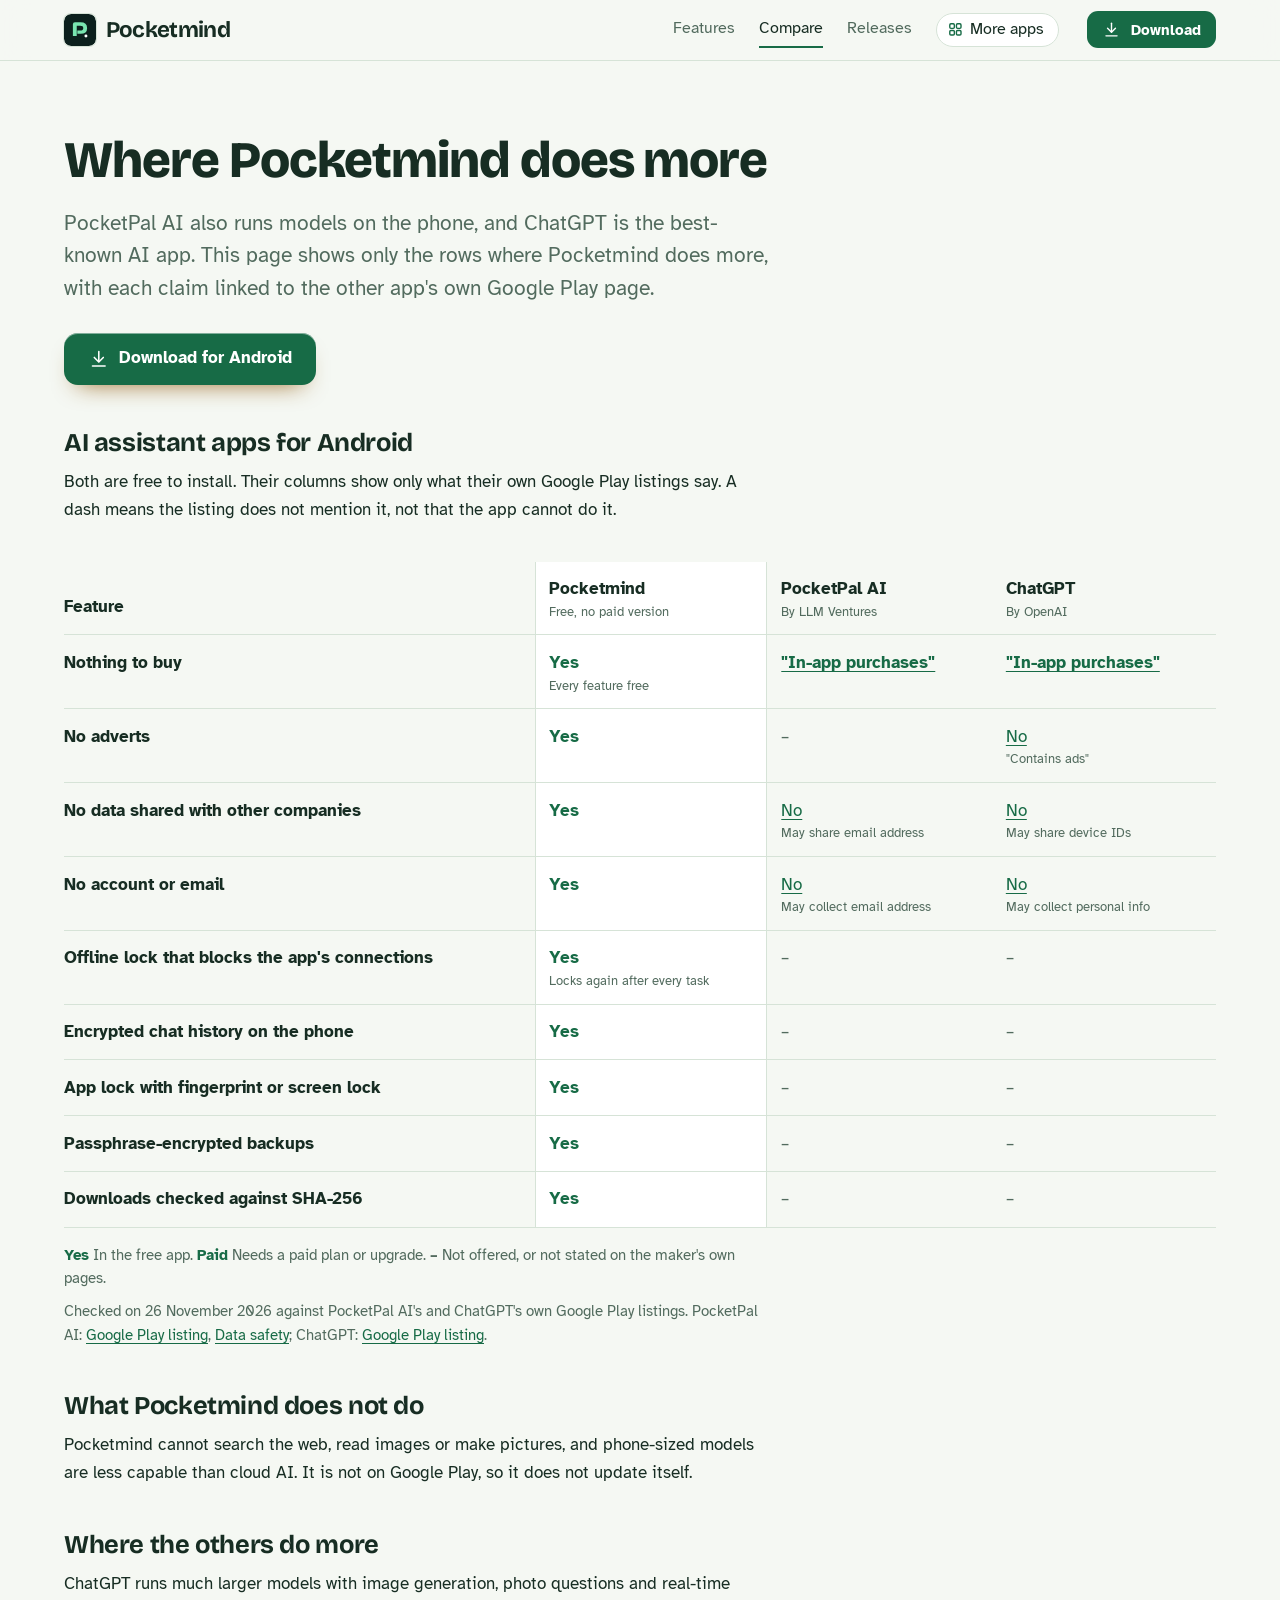
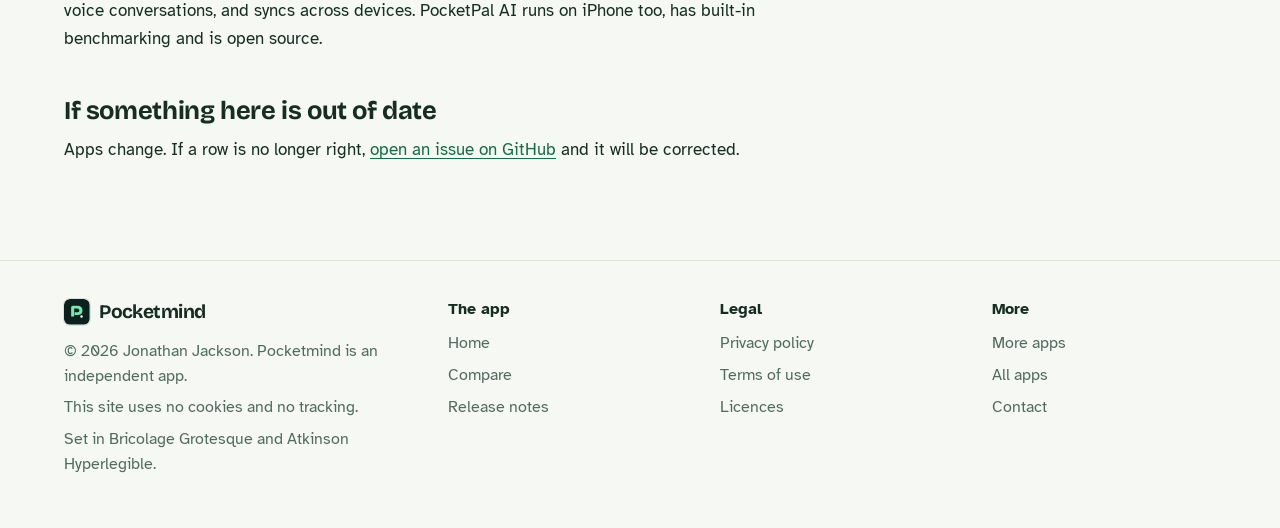
==== compare.html @ 989a0353 "Pocketmind 1.0.2 website" ====
<!DOCTYPE html>
<html lang="en-GB">
<head>
<meta charset="utf-8">
<meta name="viewport" content="width=device-width, initial-scale=1">
<title>Pocketmind compared with PocketPal AI and ChatGPT</title>
<meta name="description" content="How Pocketmind compares with PocketPal AI and ChatGPT, row by row, with each claim linked to their own Google Play listings.">
<meta name="author" content="Jonathan Jackson">
<link rel="canonical" href="https://customgpter.github.io/pocketmind/compare.html">
<meta name="theme-color" content="#f5f8f3" media="(prefers-color-scheme: light)">
<meta name="theme-color" content="#0a1414" media="(prefers-color-scheme: dark)">
<meta property="og:type" content="website">
<meta property="og:site_name" content="Pocketmind">
<meta property="og:title" content="Pocketmind compared with PocketPal AI and ChatGPT">
<meta property="og:description" content="How Pocketmind compares with PocketPal AI and ChatGPT, row by row, with each claim linked to their own Google Play listings.">
<meta property="og:url" content="https://customgpter.github.io/pocketmind/compare.html">
<meta property="og:image" content="https://customgpter.github.io/pocketmind/assets/og.png">
<meta property="og:image:width" content="1200">
<meta property="og:image:height" content="630">
<meta property="og:image:alt" content="Pocketmind&#x27;s chat screen: a question about planning a busy week and a step-by-step reply, answered on the phone">
<meta property="og:locale" content="en_GB">
<meta name="twitter:card" content="summary_large_image">
<link rel="icon" href="./assets/favicon.svg" type="image/svg+xml">
<link rel="apple-touch-icon" href="./assets/apple-touch-icon.png">
<link rel="preload" href="./assets/fonts/bricolage-grotesque-latin.woff2" as="font" type="font/woff2" crossorigin>
<link rel="preload" href="./assets/fonts/atkinson-hyperlegible-latin-400-normal.woff2" as="font" type="font/woff2" crossorigin>
<link rel="stylesheet" href="./assets/site.css?v=1">
<link rel="stylesheet" href="./assets/house.css?v=1">
<link rel="stylesheet" href="./assets/apps-list.css?v=1">
<script src="./assets/apps-list.js?v=1" defer></script>
</head>
<body>
<a class="skip" href="#main">Skip to content</a>
<header class="masthead">
<div class="wrap">
<a class="brand" href="./" aria-label="Pocketmind home"><svg viewBox="0 0 108 108" aria-hidden="true"><rect width="108" height="108" rx="24" fill="#0C201D"/><path fill="#79E5B0" d="M30,74L30,35Q30,28 37,28L56,28Q78,28 78,48Q78,67 56,67L45,67L45,56L55,56Q65,56 65,48Q65,40 55,40L43,40L43,74Z"/><circle cx="74" cy="74" r="5" fill="#FFFFFF"/></svg><span>Pocketmind</span></a>
<nav aria-label="Main"><ul><li><a href="./#features">Features</a></li><li><a href="./compare.html" aria-current="page">Compare</a></li><li><a href="./releases.html">Releases</a></li><li><a class="more-apps" href="./more-apps.html"><svg class="ico" viewBox="0 0 24 24" aria-hidden="true"><rect x="4" y="4" width="6.5" height="6.5" rx="1.6"/><rect x="13.5" y="4" width="6.5" height="6.5" rx="1.6"/><rect x="4" y="13.5" width="6.5" height="6.5" rx="1.6"/><rect x="13.5" y="13.5" width="6.5" height="6.5" rx="1.6"/></svg>More apps</a></li></ul></nav>
<a class="button small" href="https://github.com/CustomGPTer/pocketmind/releases/latest/download/Pocketmind.apk"><svg class="ico" viewBox="0 0 24 24" aria-hidden="true"><path d="M12 4v11"/><path d="M7 10.5l5 5 5-5"/><path d="M5 20h14"/></svg>Download</a>
</div>
</header>
<main id="main" class="doc">
<div class="wrap">
<div class="measure">
<h1>Where Pocketmind does more</h1>
<p class="lede">PocketPal AI also runs models on the phone, and ChatGPT is the best-known AI app. This page shows only the rows where Pocketmind does more, with each claim linked to the other app's own Google Play page.</p>
<p class="get"><a class="button" href="https://github.com/CustomGPTer/pocketmind/releases/latest/download/Pocketmind.apk"><svg class="ico" viewBox="0 0 24 24" aria-hidden="true"><path d="M12 4v11"/><path d="M7 10.5l5 5 5-5"/><path d="M5 20h14"/></svg>Download for Android</a></p>
<h2 id="table">AI assistant apps for Android</h2>
<p>Both are free to install. Their columns show only what their own Google Play listings say. A dash means the listing does not mention it, not that the app cannot do it.</p>
</div>
<div class="scroll">
<table class="cmp">
<thead><tr><th scope="col">Feature</th><th scope="col" class="ours">Pocketmind<small>Free, no paid version</small></th><th scope="col">PocketPal AI<small>By LLM Ventures</small></th><th scope="col">ChatGPT<small>By OpenAI</small></th></tr></thead>
<tbody>
<tr><th scope="row">Nothing to buy</th><td class="yes ours"><span class="app">Pocketmind</span><span class="v">Yes<small>Every feature free</small></span></td><td class="pay"><span class="app">PocketPal AI</span><span class="v"><a href="https://play.google.com/store/apps/details?id=com.pocketpalai&hl=en_GB">"In-app purchases"</a></span></td><td class="pay"><span class="app">ChatGPT</span><span class="v"><a href="https://play.google.com/store/apps/details?id=com.openai.chatgpt&hl=en_GB">"In-app purchases"</a></span></td></tr>
<tr><th scope="row">No adverts</th><td class="yes ours"><span class="app">Pocketmind</span><span class="v">Yes</span></td><td class="na"><span class="app">PocketPal AI</span><span class="v">&ndash;</span></td><td class="na"><span class="app">ChatGPT</span><span class="v"><a href="https://play.google.com/store/apps/details?id=com.openai.chatgpt&hl=en_GB">No</a><small>"Contains ads"</small></span></td></tr>
<tr><th scope="row">No data shared with other companies</th><td class="yes ours"><span class="app">Pocketmind</span><span class="v">Yes</span></td><td class="na"><span class="app">PocketPal AI</span><span class="v"><a href="https://play.google.com/store/apps/datasafety?id=com.pocketpalai&hl=en_GB">No</a><small>May share email address</small></span></td><td class="na"><span class="app">ChatGPT</span><span class="v"><a href="https://play.google.com/store/apps/details?id=com.openai.chatgpt&hl=en_GB">No</a><small>May share device IDs</small></span></td></tr>
<tr><th scope="row">No account or email</th><td class="yes ours"><span class="app">Pocketmind</span><span class="v">Yes</span></td><td class="na"><span class="app">PocketPal AI</span><span class="v"><a href="https://play.google.com/store/apps/datasafety?id=com.pocketpalai&hl=en_GB">No</a><small>May collect email address</small></span></td><td class="na"><span class="app">ChatGPT</span><span class="v"><a href="https://play.google.com/store/apps/details?id=com.openai.chatgpt&hl=en_GB">No</a><small>May collect personal info</small></span></td></tr>
<tr><th scope="row">Offline lock that blocks the app&#x27;s connections</th><td class="yes ours"><span class="app">Pocketmind</span><span class="v">Yes<small>Locks again after every task</small></span></td><td class="na"><span class="app">PocketPal AI</span><span class="v">&ndash;</span></td><td class="na"><span class="app">ChatGPT</span><span class="v">&ndash;</span></td></tr>
<tr><th scope="row">Encrypted chat history on the phone</th><td class="yes ours"><span class="app">Pocketmind</span><span class="v">Yes</span></td><td class="na"><span class="app">PocketPal AI</span><span class="v">&ndash;</span></td><td class="na"><span class="app">ChatGPT</span><span class="v">&ndash;</span></td></tr>
<tr><th scope="row">App lock with fingerprint or screen lock</th><td class="yes ours"><span class="app">Pocketmind</span><span class="v">Yes</span></td><td class="na"><span class="app">PocketPal AI</span><span class="v">&ndash;</span></td><td class="na"><span class="app">ChatGPT</span><span class="v">&ndash;</span></td></tr>
<tr><th scope="row">Passphrase-encrypted backups</th><td class="yes ours"><span class="app">Pocketmind</span><span class="v">Yes</span></td><td class="na"><span class="app">PocketPal AI</span><span class="v">&ndash;</span></td><td class="na"><span class="app">ChatGPT</span><span class="v">&ndash;</span></td></tr>
<tr><th scope="row">Downloads checked against SHA-256</th><td class="yes ours"><span class="app">Pocketmind</span><span class="v">Yes</span></td><td class="na"><span class="app">PocketPal AI</span><span class="v">&ndash;</span></td><td class="na"><span class="app">ChatGPT</span><span class="v">&ndash;</span></td></tr>
</tbody>
</table>
</div>
<div class="measure">
<p class="key"><strong class="yes">Yes</strong> In the free app. <strong class="pay">Paid</strong> Needs a paid plan or upgrade. <strong>&ndash;</strong> Not offered, or not stated on the maker's own pages.</p>
<p class="key">Checked on 26 November 2026 against PocketPal AI's and ChatGPT's own Google Play listings. PocketPal AI: <a href="https://play.google.com/store/apps/details?id=com.pocketpalai&hl=en_GB">Google Play listing</a>, <a href="https://play.google.com/store/apps/datasafety?id=com.pocketpalai&hl=en_GB">Data safety</a>; ChatGPT: <a href="https://play.google.com/store/apps/details?id=com.openai.chatgpt&hl=en_GB">Google Play listing</a>.</p>
<h2>What Pocketmind does not do</h2><p>Pocketmind cannot search the web, read images or make pictures, and phone-sized models are less capable than cloud AI. It is not on Google Play, so it does not update itself.</p><h2>Where the others do more</h2><p>ChatGPT runs much larger models with image generation, photo questions and real-time voice conversations, and syncs across devices. PocketPal AI runs on iPhone too, has built-in benchmarking and is open source.</p>
<h2 id="wrong">If something here is out of date</h2>
<p>Apps change. If a row is no longer right, <a href="https://github.com/CustomGPTer/pocketmind/issues">open an issue on GitHub</a> and it will be corrected.</p>
</div>
</div>
</main>
<footer class="colophon">
<div class="wrap">
<div>
<a class="brand" href="./" aria-label="Pocketmind home"><svg viewBox="0 0 108 108" aria-hidden="true"><rect width="108" height="108" rx="24" fill="#0C201D"/><path fill="#79E5B0" d="M30,74L30,35Q30,28 37,28L56,28Q78,28 78,48Q78,67 56,67L45,67L45,56L55,56Q65,56 65,48Q65,40 55,40L43,40L43,74Z"/><circle cx="74" cy="74" r="5" fill="#FFFFFF"/></svg><span>Pocketmind</span></a>
<p>&copy; 2026 Jonathan Jackson. Pocketmind is an independent app.</p>
<p>This site uses no cookies and no tracking.</p>
<p>Set in Bricolage Grotesque and Atkinson Hyperlegible.</p>
</div>
<nav aria-label="The app"><h2>The app</h2><ul>
<li><a href="./">Home</a></li>
<li><a href="./compare.html">Compare</a></li>
<li><a href="./releases.html">Release notes</a></li>

</ul></nav>
<nav aria-label="Legal"><h2>Legal</h2><ul>
<li><a href="./privacy.html">Privacy policy</a></li>
<li><a href="./terms.html">Terms of use</a></li>
<li><a href="./licences.html">Licences</a></li>
</ul></nav>
<nav aria-label="More"><h2>More</h2><ul>
<li><a href="./more-apps.html">More apps</a></li>
<li><a href="https://customgpter.github.io/">All apps</a></li>
<li><a href="https://github.com/CustomGPTer/pocketmind/issues">Contact</a></li>
</ul></nav>
</div>
</footer>
</body>
</html>
---- assets/site.css ----
@font-face{font-family:"Bricolage Grotesque";src:url("fonts/bricolage-grotesque-latin.woff2") format("woff2");font-weight:200 800;font-style:normal;font-display:swap}
@font-face{font-family:"Atkinson Hyperlegible";src:url("fonts/atkinson-hyperlegible-latin-400-normal.woff2") format("woff2");font-weight:400;font-style:normal;font-display:swap}
@font-face{font-family:"Atkinson Hyperlegible";src:url("fonts/atkinson-hyperlegible-latin-700-normal.woff2") format("woff2");font-weight:700;font-style:normal;font-display:swap}

/* Daylight page, night-time camera. The lamp colour is kept for the one thing to press and for what the camera has seen. */
:root{
  --page:#f2f5f9; --panel:#ffffff; --raised:#e8edf3; --ink:#0d1a2b; --soft:#465468; --rule:#d2dae4;
  --accent:#0a6a55; --accent-ink:#ffffff; --warn:#8a5200; --rec:#d3302f;
  --lamp:#ffb347; --lamp-ink:#231400; --lamp-text:#8a5200;
  --night:#09111e; --night-2:#111d30; --night-3:#1a2a43; --night-ink:#eaf0f8; --night-soft:#9fb0c7; --night-rule:#24364f; --iris:#55d6ab;
  --display:"Bricolage Grotesque","Atkinson Hyperlegible",system-ui,sans-serif;
  --sans:"Atkinson Hyperlegible",system-ui,-apple-system,"Segoe UI",Roboto,sans-serif;
  --mono:ui-monospace,SFMono-Regular,Menlo,Consolas,"Liberation Mono",monospace;
  color-scheme:light dark;
}
@media (prefers-color-scheme:dark){
  :root{--page:#0a111b; --panel:#111a27; --raised:#182434; --ink:#e9eef5; --soft:#a0aec0; --rule:#243247;
    --accent:#55d6ab; --accent-ink:#00281d; --warn:#ffb347; --rec:#ff6163; --lamp-text:#ffb347}
}

*,*::before,*::after{box-sizing:border-box}
html{-webkit-text-size-adjust:100%;scroll-behavior:smooth;scroll-padding-top:5.5rem}
@media (prefers-reduced-motion:reduce){html{scroll-behavior:auto}}
body{margin:0;background:var(--page);color:var(--ink);font:400 1.0625rem/1.62 var(--sans);text-rendering:optimizeLegibility;-webkit-font-smoothing:antialiased}
img,svg{max-width:100%;display:block}
a{color:var(--accent);text-decoration-thickness:.07em;text-underline-offset:.2em}
a:hover{text-decoration-thickness:.13em}
:focus-visible{outline:3px solid var(--lamp);outline-offset:3px;border-radius:6px}
code{font:.9em/1 var(--mono);overflow-wrap:anywhere}
h1,h2,h3{font-family:var(--display);font-weight:700;letter-spacing:-.015em;line-height:1.08;margin:0;text-wrap:balance}
p{margin:0 0 1rem}
.skip{position:absolute;left:-999px;top:0;background:var(--ink);color:var(--page);padding:.6rem 1rem;z-index:30;border-radius:0 0 8px 0}
.skip:focus{left:0}
.sr{position:absolute;width:1px;height:1px;overflow:hidden;clip-path:inset(50%);white-space:nowrap}
.wrap{width:min(72rem,100% - 2.5rem);margin-inline:auto}
.measure{max-width:44rem}
.ico{width:1.25em;height:1.25em;flex:none;fill:none;stroke:currentColor;stroke-width:1.75;stroke-linecap:round;stroke-linejoin:round}

/* ---------- masthead */
.masthead{position:sticky;top:0;z-index:20;background:color-mix(in srgb,var(--page) 88%,transparent);-webkit-backdrop-filter:blur(14px) saturate(1.3);backdrop-filter:blur(14px) saturate(1.3);border-bottom:1px solid var(--rule)}
.masthead .wrap{display:flex;flex-wrap:wrap;align-items:center;gap:.35rem 1.75rem;padding-block:.7rem}
.brand{display:inline-flex;align-items:center;gap:.6rem;font:700 1.4rem/1 var(--display);letter-spacing:-.03em;color:var(--ink);text-decoration:none;margin-right:auto}
.brand svg{width:2rem;height:2rem;flex:none;border-radius:.5rem;box-shadow:0 0 0 1px var(--rule)}
.masthead nav ul{display:flex;flex-wrap:wrap;align-items:center;gap:.15rem 1.5rem;list-style:none;margin:0;padding:0;font-size:1rem;line-height:1.3}
.masthead nav a{display:inline-flex;align-items:center;gap:.4rem;color:var(--soft);text-decoration:none;padding-block:.45rem;border-bottom:2px solid transparent}
.masthead nav a:hover{color:var(--ink)}
.masthead nav a[aria-current="page"]{color:var(--ink);border-bottom-color:var(--lamp)}
.masthead nav a.more-apps{color:var(--ink);border:1px solid var(--rule);border-radius:999px;padding:.34rem .85rem .34rem .65rem;background:var(--panel)}
.masthead nav a.more-apps .ico{width:1.05em;height:1.05em;color:var(--accent);stroke-width:2}
.masthead nav a.more-apps:hover,.masthead nav a.more-apps[aria-current="page"]{border-color:var(--accent)}
.button{display:inline-flex;align-items:center;gap:.6rem;background:var(--lamp);color:var(--lamp-ink);font:700 1.08rem/1.2 var(--sans);text-decoration:none;padding:.95rem 1.5rem;border-radius:14px;box-shadow:0 1px 0 rgba(255,255,255,.45) inset,0 12px 24px -14px rgba(138,82,0,.9)}
.button:hover{background:#ffc56e}
.button:active{transform:translateY(1px)}
.button.small{font-size:.95rem;padding:.55rem .95rem;border-radius:11px;box-shadow:none}
.button.quiet{background:none;box-shadow:none;border:1px solid var(--rule);color:var(--ink)}
.button.quiet:hover{border-color:var(--ink);background:none}
@media (max-width:52rem){
  .masthead nav{order:3;flex:1 0 100%}
  .masthead nav ul{gap:.1rem .85rem;font-size:.95rem}
  .masthead nav .wide{display:none}
}
@media (max-width:24rem){.masthead nav a.more-apps .ico{display:none}.masthead nav a.more-apps{padding-inline:.7rem}}

/* ---------- hero */
.hero{padding-block:clamp(2.2rem,6vw,4.75rem) clamp(2.5rem,6vw,4.5rem);overflow:hidden}
.hero-grid{display:grid;gap:clamp(2.25rem,5vw,4rem);align-items:center}
@media (min-width:62rem){.hero-grid{grid-template-columns:minmax(0,11fr) minmax(0,10fr)}}
.hero h1{font-size:clamp(2.6rem,6vw,4.25rem);font-weight:800;line-height:1;letter-spacing:-.022em;margin-bottom:1.5rem}
.lede{font-size:clamp(1.14rem,2vw,1.3rem);line-height:1.55;color:var(--soft);margin:0 0 1rem;max-width:34rem}
.get{display:flex;flex-wrap:wrap;align-items:center;gap:.9rem 1.5rem;margin:1.8rem 0 1.1rem}
.get .aside{font-weight:700;color:var(--ink)}
.facts{font-size:.98rem;line-height:1.5;color:var(--soft);margin:0 0 .5rem;max-width:36rem}
.pills{display:flex;flex-wrap:wrap;gap:.45rem;list-style:none;margin:0 0 1rem;padding:0;font-size:.95rem}
.pills li{border:1px solid var(--rule);border-radius:999px;padding:.22rem .8rem;background:var(--panel);color:var(--soft)}

/* the monitor: the camera's view, the day beneath it, and the alert it sends */
.monitor{position:relative;max-width:36rem;margin-inline:auto;width:100%;padding-bottom:3.1rem}
@media (min-width:62rem){.monitor{margin-inline:auto 0}}
.screen{position:relative;background:var(--night);border-radius:22px;padding:.6rem;box-shadow:0 0 0 1px var(--night-rule),0 30px 60px -30px rgba(9,17,30,.75)}
.cam{position:relative;border-radius:15px;overflow:hidden;aspect-ratio:16/10;background:#0b1626}
.cam svg{width:100%;height:100%}
.cam text{font:700 15px var(--sans);fill:#231400}
.hud{position:absolute;display:inline-flex;align-items:center;gap:.4rem;font:700 .76rem/1 var(--sans);color:var(--night-ink);background:rgba(6,12,22,.62);border-radius:999px;padding:.38rem .65rem;letter-spacing:.01em}
.hud i{width:.5rem;height:.5rem;border-radius:50%;background:var(--iris)}
.hud.watching{left:.7rem;top:.7rem}
.hud.rec{right:.7rem;top:.7rem}
.hud.rec i{background:#ff5a5c}
.hud.stamp{left:.7rem;bottom:.7rem;font:400 .74rem/1 var(--mono);border-radius:6px;color:#d5deea}
.hud.place{right:.7rem;bottom:.7rem;border-radius:6px;font-weight:400;color:#d5deea}
.day{padding:.85rem .55rem 2rem;color:var(--night-soft);font-size:.8rem;line-height:1.2}
.day-head{display:flex;justify-content:space-between;margin-bottom:.6rem}
.day-head b{color:var(--night-ink)}
.track{position:relative;height:1.5rem;border-radius:7px;background:repeating-linear-gradient(90deg,var(--night-3) 0 1px,transparent 1px calc(100% / 24)),var(--night-2);box-shadow:inset 0 0 0 1px var(--night-rule)}
.ev{position:absolute;top:3px;bottom:3px;width:max(5px,1.1%);border-radius:3px;background:var(--iris);left:var(--at)}
.ev.seen{background:var(--lamp)}
.now{position:absolute;top:-4px;bottom:-4px;left:var(--at);width:2px;background:var(--night-ink);border-radius:2px}
.hours{display:flex;justify-content:space-between;margin-top:.4rem;font-size:.72rem}
.alert{position:absolute;right:-.4rem;bottom:0;display:flex;align-items:center;gap:.75rem;width:min(19rem,88%);background:var(--panel);color:var(--ink);border:1px solid var(--rule);border-radius:16px;padding:.65rem .8rem;box-shadow:0 18px 36px -18px rgba(9,17,30,.55)}
.alert .thumb{flex:none;width:3.1rem;height:3.1rem;border-radius:10px;background:linear-gradient(160deg,#16263d,#0b1626);position:relative;overflow:hidden}
.alert .thumb::before{content:"";position:absolute;left:50%;bottom:0;width:38%;height:62%;translate:-50% 0;border-radius:40% 40% 0 0;background:#6f86a6}
.alert .thumb::after{content:"";position:absolute;left:50%;top:14%;width:26%;aspect-ratio:1;translate:-50% 0;border-radius:50%;background:#8ea4c2}
.alert b{display:block;font-size:.98rem;line-height:1.25}
.alert span{display:block;font-size:.86rem;color:var(--soft);line-height:1.3}
.alert .dot{flex:none;width:.6rem;height:.6rem;border-radius:50%;background:var(--lamp);margin-left:auto;box-shadow:0 0 0 4px color-mix(in srgb,var(--lamp) 25%,transparent)}
@media (max-width:26rem){.alert{right:0}}
@media (prefers-reduced-motion:no-preference){
  .cam .spill{animation:vg-in .9s ease-out .25s both}
  .cam .who{animation:vg-step .9s cubic-bezier(.2,.8,.25,1) .9s both}
  .cam .mark{animation:vg-lock .45s cubic-bezier(.3,1.4,.5,1) 1.7s both;transform-box:fill-box;transform-origin:center}
  .hud.rec{animation:vg-in .3s ease-out 2.05s both}
  .hud.rec i{animation:vg-blink 1.2s steps(2,jump-none) 2.3s 4}
  .ev.seen,.now{animation:vg-pop .4s cubic-bezier(.3,1.5,.5,1) 2.4s both}
  .alert{animation:vg-rise .6s cubic-bezier(.2,.8,.25,1) 2.9s both}
  @keyframes vg-in{from{opacity:0}to{opacity:1}}
  @keyframes vg-step{from{opacity:0;transform:translateX(18px)}to{opacity:1;transform:none}}
  @keyframes vg-lock{from{opacity:0;transform:scale(1.12)}to{opacity:1;transform:none}}
  @keyframes vg-blink{from{opacity:1}to{opacity:.25}}
  @keyframes vg-pop{from{opacity:0;transform:scaleY(.2)}to{opacity:1;transform:none}}
  @keyframes vg-rise{from{opacity:0;transform:translateY(14px)}to{opacity:1;transform:none}}
}

/* ---------- sections */
section{padding-block:clamp(3rem,7vw,5.5rem)}
section + section{border-top:1px solid var(--rule)}
h2{font-size:clamp(1.8rem,3.6vw,2.6rem);margin-bottom:.9rem}
h3{font:700 1.1rem/1.3 var(--sans);letter-spacing:0;margin:0 0 .3rem}
.intro{color:var(--soft);max-width:40rem;margin-bottom:2.2rem;font-size:1.1rem}

.promises{padding-block:0;border-block:1px solid var(--rule);background:var(--panel)}
.promises ul{list-style:none;margin:0;padding:0;display:grid;grid-template-columns:repeat(auto-fit,minmax(min(100%,14rem),1fr))}
.promises li{display:flex;gap:.8rem;align-items:flex-start;padding:1.4rem 1.5rem 1.4rem 0}
.promises .ico{width:1.6rem;height:1.6rem;color:var(--accent);margin-top:.1rem}
.promises b{display:block;line-height:1.3}
.promises span{color:var(--soft);font-size:.96rem;line-height:1.45;display:block}
.hero + .promises{border-top:1px solid var(--rule)}

.steps{list-style:none;counter-reset:s;margin:0;padding:0;display:grid;gap:1.25rem}
@media (min-width:52rem){.steps{grid-template-columns:repeat(3,minmax(0,1fr))}}
.steps li{counter-increment:s;background:var(--panel);border:1px solid var(--rule);border-radius:18px;padding:1.4rem 1.4rem 1.5rem}
.steps li::before{content:counter(s);display:grid;place-items:center;width:2rem;height:2rem;border-radius:50%;background:var(--ink);color:var(--page);font:700 1rem/1 var(--display);margin-bottom:1rem}
.steps p{margin:0;color:var(--soft)}

.notices{display:grid;gap:1.25rem}
@media (min-width:52rem){.notices{grid-template-columns:repeat(2,minmax(0,1fr))}}
.sense{background:var(--night);color:var(--night-ink);border-radius:20px;padding:1.5rem 1.5rem 1.6rem;box-shadow:0 0 0 1px var(--night-rule)}
.sense h3{font:700 1.35rem/1.2 var(--display);letter-spacing:-.02em;margin-bottom:.35rem}
.sense p{color:var(--night-soft);margin-bottom:1.1rem}
.chips{display:flex;flex-wrap:wrap;gap:.5rem;list-style:none;margin:0;padding:0}
.chips li{display:inline-flex;align-items:center;gap:.45rem;border:1px solid var(--night-rule);background:var(--night-2);border-radius:10px;padding:.42rem .75rem .42rem .6rem;font-size:.98rem;line-height:1.2}
.chips .ico{color:var(--lamp)}

.groups{display:grid;gap:0}
.group{display:grid;gap:.4rem 3rem;padding-block:1.6rem;border-top:1px solid var(--rule)}
.group:last-child{border-bottom:1px solid var(--rule)}
@media (min-width:56rem){.group{grid-template-columns:13rem minmax(0,1fr)}}
.group > h3{font:700 1.3rem/1.2 var(--display);letter-spacing:-.02em;color:var(--ink)}
.group dl{margin:0;display:grid;gap:1.1rem 2.5rem}
@media (min-width:40rem){.group dl{grid-template-columns:repeat(2,minmax(0,1fr))}}
.group dt{font-weight:700;line-height:1.35}
.group dd{margin:.2rem 0 0;color:var(--soft)}

.setups{display:grid;gap:1.25rem}
@media (min-width:52rem){.setups{grid-template-columns:repeat(2,minmax(0,1fr))}}
.setup{background:var(--panel);border:1px solid var(--rule);border-radius:20px;padding:1.5rem}
.setup h3{font:700 1.35rem/1.2 var(--display);letter-spacing:-.02em;margin-bottom:.9rem}
.setup .kit{display:flex;align-items:center;gap:.6rem;color:var(--soft);font-size:.95rem;margin-bottom:1rem}
.setup .kit .ico{width:1.9rem;height:1.9rem;color:var(--ink);stroke-width:1.5}
.setup .kit .to{width:1.2rem;height:1.2rem;color:var(--soft)}
.ticks{list-style:none;margin:0;padding:0;display:grid;gap:.5rem}
.ticks li{position:relative;padding-left:1.7rem;color:var(--soft)}
.ticks li::before{content:"";position:absolute;left:.15rem;top:.42em;width:.75rem;height:.42rem;border-left:2.5px solid var(--accent);border-bottom:2.5px solid var(--accent);rotate:-45deg}

.modes{list-style:none;margin:0;padding:0;display:grid;gap:1.25rem}
@media (min-width:52rem){.modes{grid-template-columns:repeat(3,minmax(0,1fr))}}
.modes li{border-top:3px solid var(--ink);padding-top:1rem}
.modes p{color:var(--soft);margin:0}

.scroll{overflow-x:auto}
table{width:100%;border-collapse:collapse}
th,td{text-align:left;vertical-align:top;padding:.85rem 1.2rem .85rem 0;border-top:1px solid var(--rule)}
thead th{border-top:0;color:var(--soft);font-weight:400;padding-top:0}
tbody th{font-weight:700;min-width:11rem}
tr:last-child>*{border-bottom:1px solid var(--rule)}
.after-table{margin-top:1.5rem}
/* On a phone a table becomes a stack: the row's name, then its cells side by side. */
@media (max-width:40rem){
  table:not(.cmp),table:not(.cmp) thead,table:not(.cmp) tbody{display:block}
  table:not(.cmp) tr{display:flex;flex-wrap:wrap;gap:.3rem 1.1rem;padding:.9rem 0;border-top:1px solid var(--rule)}
  table:not(.cmp) thead tr{border-top:0;padding-top:0}
  table:not(.cmp) tbody tr:last-child{border-bottom:1px solid var(--rule)}
  table:not(.cmp) th,table:not(.cmp) td{display:block;border:0;padding:0;flex:1 1 0;min-width:0;overflow-wrap:break-word}
  table:not(.cmp) tr>:first-child{flex:0 0 100%;min-width:0}
}

.plain{list-style:none;margin:0;padding:0;display:grid;gap:1.6rem 3rem}
@media (min-width:52rem){.plain{grid-template-columns:repeat(3,minmax(0,1fr))}}
.plain p{color:var(--soft);margin:0}

.faq{display:grid;gap:0 3rem;align-items:start}
@media (min-width:56rem){.faq{grid-template-columns:repeat(2,minmax(0,1fr))}}
.faq details{border-top:1px solid var(--rule);padding:.15rem 0}
.faq summary{cursor:pointer;list-style:none;display:flex;align-items:flex-start;justify-content:space-between;gap:1rem;font-weight:700;padding:.85rem 0;line-height:1.35}
.faq summary::-webkit-details-marker{display:none}
.faq summary::after{content:"";flex:none;width:.6rem;height:.6rem;margin:.3rem .25rem 0 0;border-right:2px solid var(--soft);border-bottom:2px solid var(--soft);rotate:45deg;transition:rotate .15s}
.faq details[open] summary::after{rotate:-135deg;margin-top:.55rem}
.faq details p{color:var(--soft);margin:0 0 1.1rem;max-width:36rem}
@media (prefers-reduced-motion:reduce){.faq summary::after{transition:none}}

.closing{background:var(--night);color:var(--night-ink);border-top:0}
.closing .wrap{display:grid;gap:1.5rem 3rem;align-items:center}
@media (min-width:52rem){.closing .wrap{grid-template-columns:minmax(0,1fr) auto}}
.closing h2{margin-bottom:.5rem}
.closing p{color:var(--night-soft);margin:0;max-width:36rem}
.closing a:not(.button){color:var(--iris)}
section + .closing{border-top:0}

/* ---------- document pages */
.doc{padding-block:clamp(2.5rem,6vw,4.5rem) clamp(3rem,7vw,5rem)}
.doc h1{font-size:clamp(2.2rem,5vw,3.2rem);font-weight:800;letter-spacing:-.02em;margin-bottom:1.2rem}
.doc .lede{max-width:none}
.doc h2{font-size:1.6rem;margin-top:2.8rem;margin-bottom:.7rem;scroll-margin-top:5.5rem}
.doc h3{margin-top:1.6rem}
.doc ul{padding-left:1.25rem;margin:0 0 1rem}
.doc li{margin:.4rem 0}
.doc a{overflow-wrap:anywhere}
.contents{border-block:1px solid var(--rule);padding-block:1rem;margin-block:2rem}
.contents ul{list-style:none;margin:.4rem 0 0;padding:0;columns:2 14rem;column-gap:2rem}
.contents li{margin:.2rem 0;break-inside:avoid}
.note{border-left:3px solid var(--lamp);padding:.2rem 0 .2rem 1.1rem;color:var(--soft)}
.key{font-size:.95rem;line-height:1.55;color:var(--soft);margin:0 0 .6rem}
.sum{font-size:.95rem;overflow-wrap:anywhere}

/* ---------- compare */
.cmp{min-width:44rem;margin:1.4rem 0 1rem}
.cmp th,.cmp td{padding:.85rem .9rem}
.cmp thead th{color:var(--ink);font-weight:700;vertical-align:bottom;padding-top:.85rem}
.cmp small{display:block;font-weight:400;font-size:.84rem;line-height:1.35;color:var(--soft)}
.cmp tbody th{min-width:13rem;padding-left:0}
.cmp thead th:first-child{padding-left:0}
.cmp .ours{background:var(--panel);box-shadow:inset 1px 0 var(--rule),inset -1px 0 var(--rule)}
.yes{color:var(--accent);font-weight:700}
.pay{color:var(--lamp-text);font-weight:700}
.na{color:var(--soft)}
.cmp .app{display:none}
@media (max-width:54rem){
  .cmp{min-width:0}
  .cmp thead{position:absolute;width:1px;height:1px;overflow:hidden;clip-path:inset(50%)}
  .cmp tbody,.cmp tr,.cmp th,.cmp td{display:block}
  .cmp tr{padding:1rem 0;border-top:1px solid var(--rule)}
  .cmp th,.cmp td{border:0;padding:0}
  .cmp tbody th{min-width:0;margin-bottom:.55rem}
  .cmp td{display:grid;grid-template-columns:7.5rem 1fr;gap:.75rem;padding:.22rem 0}
  .cmp .app{display:block;font-weight:400;color:var(--soft)}
  .cmp .ours{background:none;box-shadow:none}
  .cmp .ours .app{color:var(--ink);font-weight:700}
}

/* ---------- release notes */
.release{border-top:1px solid var(--rule);margin-top:2.4rem;padding-top:1.9rem;scroll-margin-top:5.5rem}
.doc .release h2{margin-top:0}
.contents + .release{border-top:0;margin-top:0;padding-top:.4rem}
.ver{font-weight:700;font-size:.95rem;color:var(--lamp-text);margin:0 0 .5rem}
.when{color:var(--soft);margin:-.2rem 0 .2rem}
.tag{display:inline-block;background:var(--accent);color:var(--accent-ink);border-radius:999px;font-weight:700;font-size:.8rem;padding:.08rem .6rem;margin-right:.6rem}
.doc .release h3{font-size:1rem;color:var(--ink);margin:1.3rem 0 .2rem}
.release ul{margin-bottom:0}

/* ---------- more apps */
.mapps{list-style:none;margin:2.2rem 0 0;padding:0;display:grid;gap:1.4rem}
@media (min-width:50rem){.mapps{grid-template-columns:repeat(2,minmax(0,1fr))}}
.doc .mapps{padding-left:0}
.doc .mapp{margin:0}
.mapp{display:flex;flex-direction:column;background:var(--panel);border:1px solid var(--rule);border-radius:20px;overflow:hidden}
.mapp-cover{position:relative;height:6.5rem;background:linear-gradient(135deg,var(--b),var(--b2));overflow:hidden}
.mapp-cover svg{position:absolute;right:-1.2rem;top:-1.6rem;width:11rem;height:11rem;max-width:none;opacity:.22}
.mapp-body{display:flex;flex-direction:column;flex:1;padding:0 1.4rem 1.4rem}
.mapp-icon{width:4.25rem;height:4.25rem;border-radius:1rem;margin-top:-2.1rem;position:relative;box-shadow:0 0 0 4px var(--panel)}
.mapp h2{font-size:1.6rem;margin:.85rem 0 .1rem}
.mapp-kind{color:var(--soft);margin:0 0 .7rem}
.mapp-say{margin:0 0 1.1rem}
.mapp-go{display:flex;flex-wrap:wrap;align-items:center;gap:.7rem 1.3rem;margin:auto 0 0}
.mapp-go .button{padding:.75rem 1.15rem;font-size:1rem;border-radius:12px}
.mapp-site{font-weight:700}
.mapp-needs{font-size:.9rem;color:var(--soft);margin:.9rem 0 0}

/* ---------- colophon */
.colophon{border-top:1px solid var(--rule);color:var(--soft);font-size:.98rem;line-height:1.6}
.colophon .wrap{display:grid;gap:2rem 3rem;padding-block:2.4rem 2.8rem}
@media (min-width:52rem){.colophon .wrap{grid-template-columns:minmax(0,1.5fr) repeat(3,minmax(0,1fr))}}
.colophon p{margin:0 0 .4rem;max-width:26rem}
.colophon .brand{font-size:1.2rem;margin-bottom:.9rem}
.colophon .brand svg{width:1.6rem;height:1.6rem}
.colophon h2{font:700 .98rem/1.3 var(--sans);letter-spacing:0;color:var(--ink);margin:0 0 .5rem}
.colophon ul{list-style:none;margin:0;padding:0}
.colophon li a{display:inline-block;padding-block:.22rem;color:var(--soft);text-decoration:none}
.colophon li a:hover{color:var(--ink);text-decoration:underline}
---- assets/house.css ----
:root{--page:#f5f8f3;--panel:#ffffff;--raised:#edf4ec;--ink:#172d23;--soft:#526b5e;--rule:#d6e3d7;--accent:#176b46;--accent-ink:#ffffff;--lamp:#176b46;--lamp-ink:#ffffff;--lamp-text:#176b46}
@media (prefers-color-scheme:dark){:root{--page:#0a1414;--panel:#101e1d;--raised:#152825;--ink:#edf5ef;--soft:#98ada3;--rule:#263c36;--accent:#88edb8;--accent-ink:#092819;--lamp:#88edb8;--lamp-ink:#092819;--lamp-text:#88edb8}}
/* House additions: phone frames, the screens gallery, the lawful-use box and test-build labels. */
.brand svg{border-radius:22%}
.hero-phone{display:flex;justify-content:center}
.phone{position:relative;width:min(100%,19rem);aspect-ratio:393/852;padding:.55rem;border-radius:2.6rem;background:#0b0d12;box-shadow:0 0 0 1px rgba(255,255,255,.06) inset,0 1px 0 rgba(255,255,255,.12) inset,0 30px 60px -28px rgba(10,20,40,.55),0 12px 24px -12px rgba(10,20,40,.35)}
.phone img{display:block;width:100%;height:100%;object-fit:cover;object-position:top;border-radius:2.1rem;background:#111}
.gallery{display:flex;gap:clamp(1rem,3vw,1.75rem);overflow-x:auto;scroll-snap-type:x mandatory;padding:.5rem .25rem 1.25rem;margin:1.75rem -.25rem 0;scrollbar-width:thin;overscroll-behavior-x:contain}
.gallery:focus-visible{outline-offset:6px}
.shot{flex:0 0 auto;width:min(72vw,15.5rem);margin:0;scroll-snap-align:start}
.shot .phone{width:100%;border-radius:2.2rem;padding:.45rem}
.shot .phone img{border-radius:1.8rem}
.shot .shot figcaption{margin:.85rem .2rem 0;font-size:.98rem;line-height:1.4;color:var(--soft)}
.gate-scope{margin:0 0 .25rem}
.law-box{margin:0 0 1rem;padding:.9rem 1rem;max-width:34rem;border:1px solid #e0b450;background:#fff8e6;color:#3d2a00;border-radius:14px}
.law-box label{display:flex;gap:.65rem;align-items:flex-start;font-weight:700;cursor:pointer;font-size:1.02rem}
.law-box input{width:1.25rem;height:1.25rem;margin:.12rem 0 0;flex:none;accent-color:#8a5200}
.law-box p{margin:.5rem 0 0;font-size:.95rem}
.law-box a{color:#6b4000;font-weight:700}
.gate-scope a[aria-disabled="true"]{opacity:.45;cursor:not-allowed;pointer-events:none;filter:grayscale(.4);box-shadow:none}
.law-band{background:var(--raised)}
.beta-tag{display:inline-block;margin-left:-.9rem;font-size:.72rem;font-weight:700;letter-spacing:.05em;text-transform:uppercase;padding:.3rem .5rem;border-radius:6px;background:#ffe7b3;color:#5c3b00;border:1px solid #e0b450}
.beta-note{max-width:34rem;padding:.8rem 1rem;border-radius:12px;background:#ffe7b3;color:#3d2a00;border:1px solid #e0b450}
.mapp-soon{display:inline-block;padding:.85rem 1.3rem;border:1px dashed var(--rule);border-radius:14px;color:var(--soft);font-weight:700}
code.sum{word-break:break-all}
@media (prefers-color-scheme:dark){
  .law-box,.beta-note{background:#2a2108;color:#ffe9b8;border-color:#7a5c14}
  .law-box a{color:#ffd27a}
  .law-box input{accent-color:#ffb347}
  .beta-tag{background:#4a3500;color:#ffe2a3;border-color:#8a6a1c}
  .phone{box-shadow:0 0 0 1px rgba(255,255,255,.1) inset,0 30px 60px -28px rgba(0,0,0,.8)}
}
@media (max-width:40rem){.hero-phone .phone{width:min(78%,17rem)}}
---- assets/apps-list.css ----
/* The full app list on More apps pages and the hub. Works alongside each site's own card styles. */
.mapps-jump{margin:1.8rem 0 0}
.mapps-jump ul{list-style:none;margin:0;padding:0;display:flex;flex-wrap:wrap;gap:.5rem}
.mapps-jump a{display:inline-block;padding:.45rem .85rem;border:1px solid var(--rule,#d2dae4);border-radius:999px;font-size:.95rem;font-weight:700;text-decoration:none;color:inherit;background:var(--panel,#fff)}
.mapps-jump a:hover,.mapps-jump a:focus-visible{border-color:currentColor}
.mapps-group{margin:2.6rem 0 0;scroll-margin-top:5rem}
.mapps-cat{font-size:1.45rem;margin:0;padding:0 0 .6rem;border-bottom:1px solid var(--rule,#d2dae4)}
.mapps-group .mapps{margin-top:1.4rem}
.mapp h3{font-size:1.5rem;line-height:1.2;margin:.85rem 0 .1rem;display:flex;flex-wrap:wrap;align-items:center;gap:.5rem}
.mapp-badge{display:inline-block;font-size:.75rem;font-weight:700;letter-spacing:.04em;text-transform:uppercase;line-height:1;padding:.35rem .55rem;border-radius:6px;vertical-align:middle}
.mapp-badge.beta{background:#ffe7b3;color:#5c3b00;border:1px solid #e0b450}
.mapp-badge.here{background:transparent;color:var(--soft,#465468);border:1px solid var(--rule,#d2dae4)}
.mapp-soon{display:inline-block;padding:.7rem 1.1rem;border:1px dashed var(--rule,#b9c4d1);border-radius:12px;color:var(--soft,#465468);font-weight:700}
.mapp-go .button.ghost{background:transparent;color:inherit;border:2px solid currentColor;box-shadow:none}
.mapp-also{font-size:.9rem;color:var(--soft,#465468);margin:.6rem 0 0}
.mapp-law{margin:0 0 1rem;padding:.8rem .9rem;border:1px solid #e0b450;background:#fff8e6;color:#3d2a00;border-radius:12px;font-size:.95rem}
.mapp-law label{display:flex;gap:.6rem;align-items:flex-start;font-weight:700;cursor:pointer}
.mapp-law input{width:1.2rem;height:1.2rem;margin:.1rem 0 0;flex:none;accent-color:#8a5200}
.mapp-law p{margin:.45rem 0 0}
.mapp-law a{color:#6b4000;font-weight:700}
.mapp a[aria-disabled="true"]{opacity:.45;cursor:not-allowed;pointer-events:none;filter:grayscale(.4)}
@media (prefers-color-scheme:dark){
  .mapp-badge.beta{background:#4a3500;color:#ffe2a3;border-color:#8a6a1c}
  .mapp-law{background:#2a2108;color:#ffe9b8;border-color:#7a5c14}
  .mapp-law a{color:#ffd27a}
  .mapp-law input{accent-color:#ffb347}
}
:where(.mapp a.button){display:inline-flex;align-items:center;gap:.5rem;padding:.75rem 1.15rem;border-radius:12px;background:var(--accent,#1f5fa8);color:var(--accent-ink,#fff);font-weight:700;text-decoration:none;border:2px solid transparent}
:where(.mapp a.button.ghost){background:transparent;color:inherit;border-color:currentColor}
:where(.mapps){list-style:none;padding:0;display:grid;gap:1.4rem}
.gate-scope{margin:0 0 .25rem}
.law-box{margin:0 0 1rem;padding:.9rem 1rem;max-width:34rem;border:1px solid #e0b450;background:#fff8e6;color:#3d2a00;border-radius:14px}
.law-box label{display:flex;gap:.65rem;align-items:flex-start;font-weight:700;cursor:pointer;font-size:1.02rem}
.law-box input{width:1.25rem;height:1.25rem;margin:.12rem 0 0;flex:none;accent-color:#8a5200}
.law-box p{margin:.5rem 0 0;font-size:.95rem}
.law-box a{color:#6b4000;font-weight:700}
.gate-scope a[aria-disabled="true"]{opacity:.45;cursor:not-allowed;pointer-events:none;filter:grayscale(.4);box-shadow:none}
@media (prefers-color-scheme:dark){
  .law-box{background:#2a2108;color:#ffe9b8;border-color:#7a5c14}
  .law-box a{color:#ffd27a}
  .law-box input{accent-color:#ffb347}
}
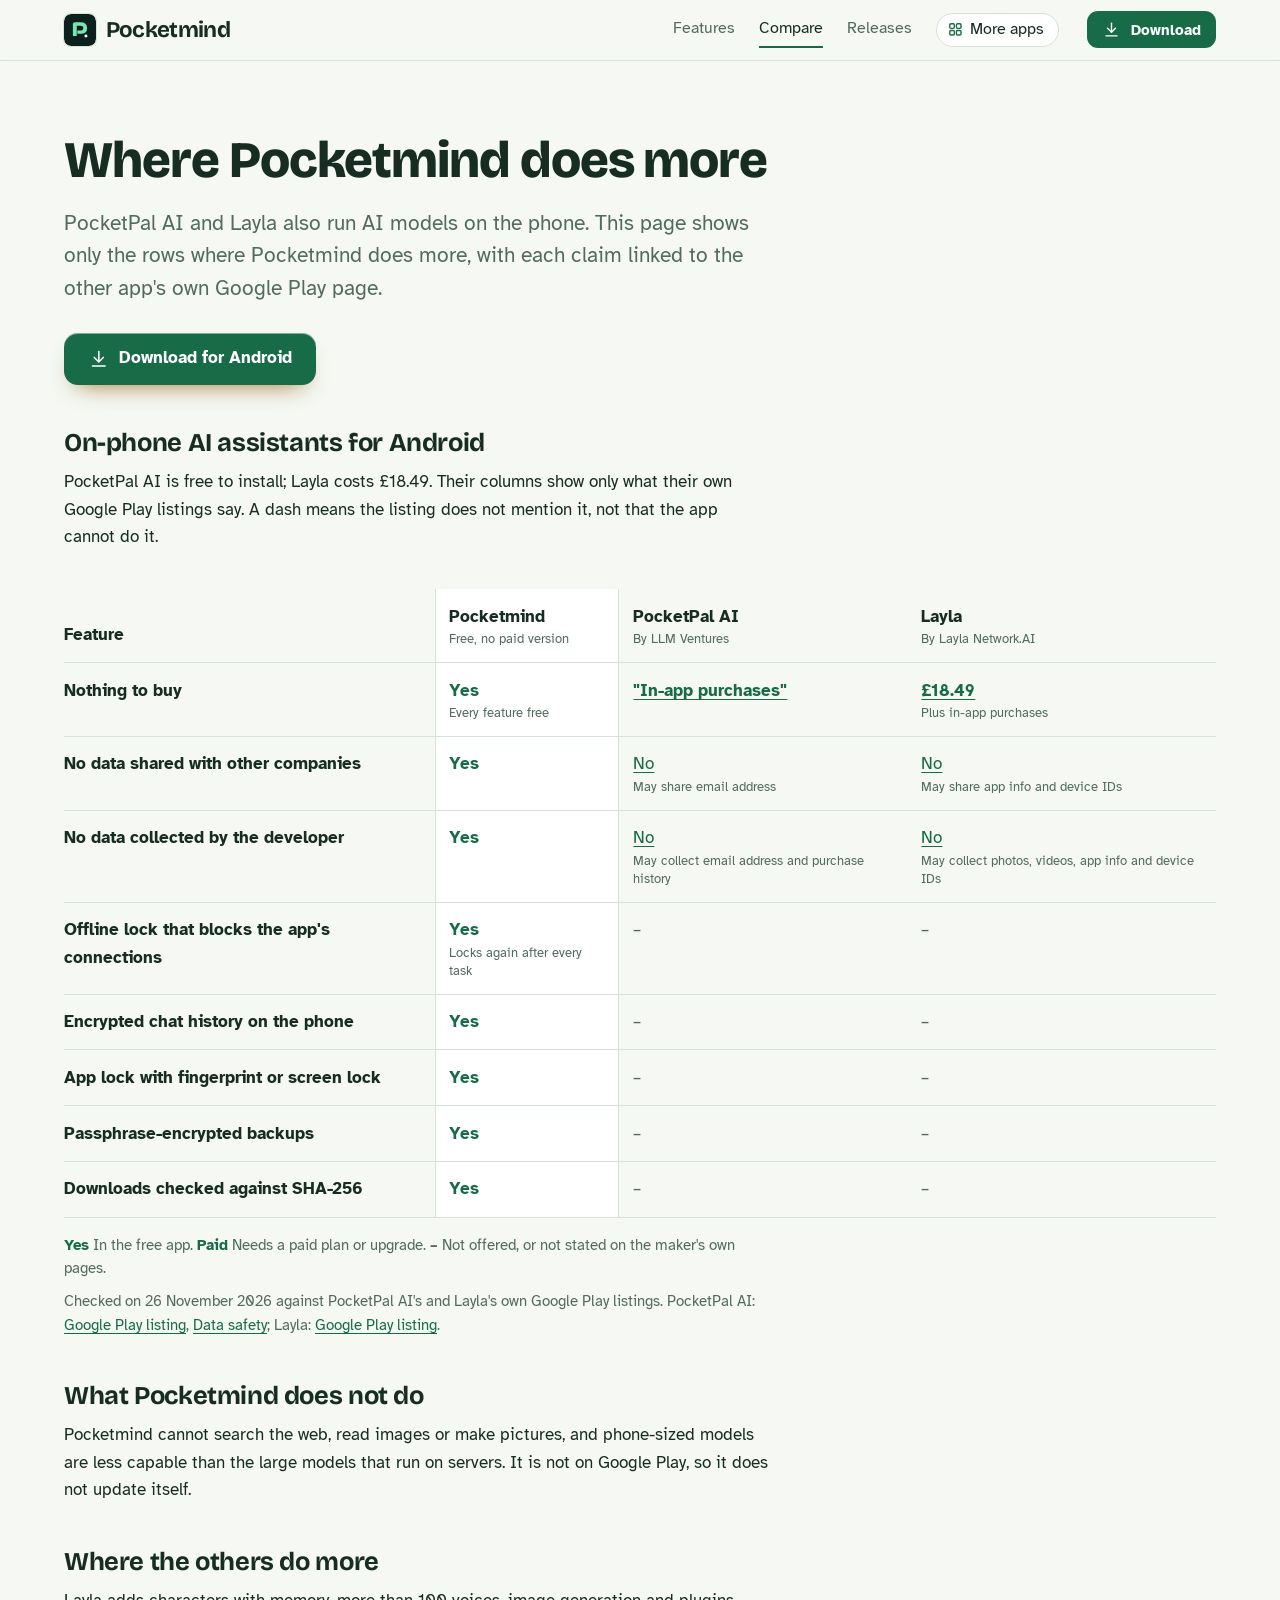
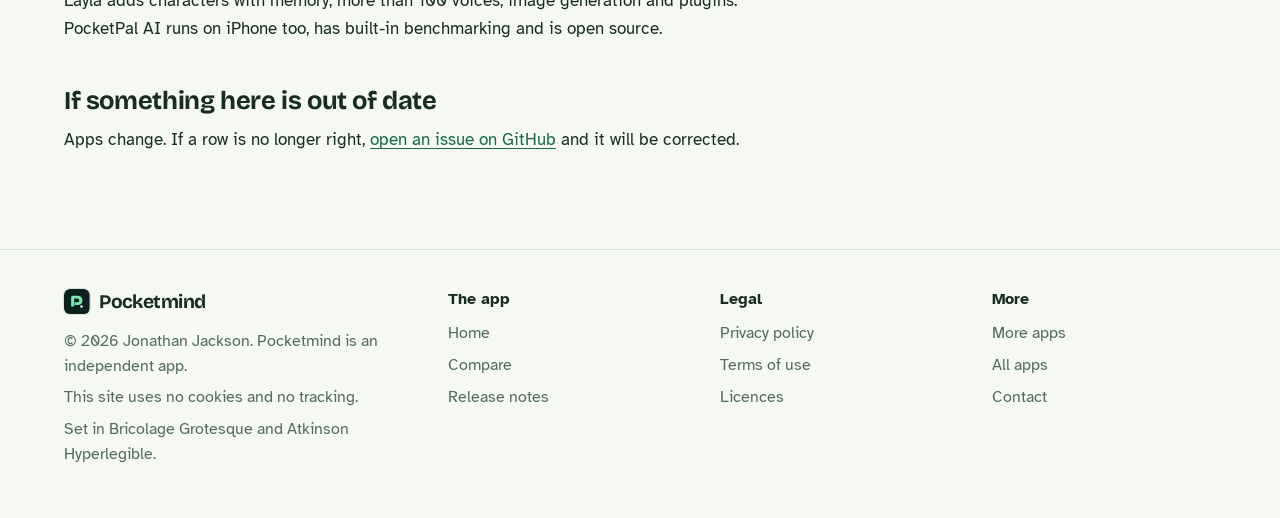
==== commit 8c296b96: "Compare page: PocketPal AI and Layla" ====
--- a/compare.html
+++ b/compare.html
@@ -3,16 +3,16 @@
 <head>
 <meta charset="utf-8">
 <meta name="viewport" content="width=device-width, initial-scale=1">
-<title>Pocketmind compared with PocketPal AI and ChatGPT</title>
-<meta name="description" content="How Pocketmind compares with PocketPal AI and ChatGPT, row by row, with each claim linked to their own Google Play listings.">
+<title>Pocketmind compared with PocketPal AI and Layla</title>
+<meta name="description" content="How Pocketmind compares with PocketPal AI and Layla, row by row, with each claim linked to their own Google Play listings.">
 <meta name="author" content="Jonathan Jackson">
 <link rel="canonical" href="https://customgpter.github.io/pocketmind/compare.html">
 <meta name="theme-color" content="#f5f8f3" media="(prefers-color-scheme: light)">
 <meta name="theme-color" content="#0a1414" media="(prefers-color-scheme: dark)">
 <meta property="og:type" content="website">
 <meta property="og:site_name" content="Pocketmind">
-<meta property="og:title" content="Pocketmind compared with PocketPal AI and ChatGPT">
-<meta property="og:description" content="How Pocketmind compares with PocketPal AI and ChatGPT, row by row, with each claim linked to their own Google Play listings.">
+<meta property="og:title" content="Pocketmind compared with PocketPal AI and Layla">
+<meta property="og:description" content="How Pocketmind compares with PocketPal AI and Layla, row by row, with each claim linked to their own Google Play listings.">
 <meta property="og:url" content="https://customgpter.github.io/pocketmind/compare.html">
 <meta property="og:image" content="https://customgpter.github.io/pocketmind/assets/og.png">
 <meta property="og:image:width" content="1200">
@@ -42,31 +42,30 @@
 <div class="wrap">
 <div class="measure">
 <h1>Where Pocketmind does more</h1>
-<p class="lede">PocketPal AI also runs models on the phone, and ChatGPT is the best-known AI app. This page shows only the rows where Pocketmind does more, with each claim linked to the other app's own Google Play page.</p>
+<p class="lede">PocketPal AI and Layla also run AI models on the phone. This page shows only the rows where Pocketmind does more, with each claim linked to the other app's own Google Play page.</p>
 <p class="get"><a class="button" href="https://github.com/CustomGPTer/pocketmind/releases/latest/download/Pocketmind.apk"><svg class="ico" viewBox="0 0 24 24" aria-hidden="true"><path d="M12 4v11"/><path d="M7 10.5l5 5 5-5"/><path d="M5 20h14"/></svg>Download for Android</a></p>
-<h2 id="table">AI assistant apps for Android</h2>
-<p>Both are free to install. Their columns show only what their own Google Play listings say. A dash means the listing does not mention it, not that the app cannot do it.</p>
+<h2 id="table">On-phone AI assistants for Android</h2>
+<p>PocketPal AI is free to install; Layla costs &pound;18.49. Their columns show only what their own Google Play listings say. A dash means the listing does not mention it, not that the app cannot do it.</p>
 </div>
 <div class="scroll">
 <table class="cmp">
-<thead><tr><th scope="col">Feature</th><th scope="col" class="ours">Pocketmind<small>Free, no paid version</small></th><th scope="col">PocketPal AI<small>By LLM Ventures</small></th><th scope="col">ChatGPT<small>By OpenAI</small></th></tr></thead>
+<thead><tr><th scope="col">Feature</th><th scope="col" class="ours">Pocketmind<small>Free, no paid version</small></th><th scope="col">PocketPal AI<small>By LLM Ventures</small></th><th scope="col">Layla<small>By Layla Network.AI</small></th></tr></thead>
 <tbody>
-<tr><th scope="row">Nothing to buy</th><td class="yes ours"><span class="app">Pocketmind</span><span class="v">Yes<small>Every feature free</small></span></td><td class="pay"><span class="app">PocketPal AI</span><span class="v"><a href="https://play.google.com/store/apps/details?id=com.pocketpalai&hl=en_GB">"In-app purchases"</a></span></td><td class="pay"><span class="app">ChatGPT</span><span class="v"><a href="https://play.google.com/store/apps/details?id=com.openai.chatgpt&hl=en_GB">"In-app purchases"</a></span></td></tr>
-<tr><th scope="row">No adverts</th><td class="yes ours"><span class="app">Pocketmind</span><span class="v">Yes</span></td><td class="na"><span class="app">PocketPal AI</span><span class="v">&ndash;</span></td><td class="na"><span class="app">ChatGPT</span><span class="v"><a href="https://play.google.com/store/apps/details?id=com.openai.chatgpt&hl=en_GB">No</a><small>"Contains ads"</small></span></td></tr>
-<tr><th scope="row">No data shared with other companies</th><td class="yes ours"><span class="app">Pocketmind</span><span class="v">Yes</span></td><td class="na"><span class="app">PocketPal AI</span><span class="v"><a href="https://play.google.com/store/apps/datasafety?id=com.pocketpalai&hl=en_GB">No</a><small>May share email address</small></span></td><td class="na"><span class="app">ChatGPT</span><span class="v"><a href="https://play.google.com/store/apps/details?id=com.openai.chatgpt&hl=en_GB">No</a><small>May share device IDs</small></span></td></tr>
-<tr><th scope="row">No account or email</th><td class="yes ours"><span class="app">Pocketmind</span><span class="v">Yes</span></td><td class="na"><span class="app">PocketPal AI</span><span class="v"><a href="https://play.google.com/store/apps/datasafety?id=com.pocketpalai&hl=en_GB">No</a><small>May collect email address</small></span></td><td class="na"><span class="app">ChatGPT</span><span class="v"><a href="https://play.google.com/store/apps/details?id=com.openai.chatgpt&hl=en_GB">No</a><small>May collect personal info</small></span></td></tr>
-<tr><th scope="row">Offline lock that blocks the app&#x27;s connections</th><td class="yes ours"><span class="app">Pocketmind</span><span class="v">Yes<small>Locks again after every task</small></span></td><td class="na"><span class="app">PocketPal AI</span><span class="v">&ndash;</span></td><td class="na"><span class="app">ChatGPT</span><span class="v">&ndash;</span></td></tr>
-<tr><th scope="row">Encrypted chat history on the phone</th><td class="yes ours"><span class="app">Pocketmind</span><span class="v">Yes</span></td><td class="na"><span class="app">PocketPal AI</span><span class="v">&ndash;</span></td><td class="na"><span class="app">ChatGPT</span><span class="v">&ndash;</span></td></tr>
-<tr><th scope="row">App lock with fingerprint or screen lock</th><td class="yes ours"><span class="app">Pocketmind</span><span class="v">Yes</span></td><td class="na"><span class="app">PocketPal AI</span><span class="v">&ndash;</span></td><td class="na"><span class="app">ChatGPT</span><span class="v">&ndash;</span></td></tr>
-<tr><th scope="row">Passphrase-encrypted backups</th><td class="yes ours"><span class="app">Pocketmind</span><span class="v">Yes</span></td><td class="na"><span class="app">PocketPal AI</span><span class="v">&ndash;</span></td><td class="na"><span class="app">ChatGPT</span><span class="v">&ndash;</span></td></tr>
-<tr><th scope="row">Downloads checked against SHA-256</th><td class="yes ours"><span class="app">Pocketmind</span><span class="v">Yes</span></td><td class="na"><span class="app">PocketPal AI</span><span class="v">&ndash;</span></td><td class="na"><span class="app">ChatGPT</span><span class="v">&ndash;</span></td></tr>
+<tr><th scope="row">Nothing to buy</th><td class="yes ours"><span class="app">Pocketmind</span><span class="v">Yes<small>Every feature free</small></span></td><td class="pay"><span class="app">PocketPal AI</span><span class="v"><a href="https://play.google.com/store/apps/details?id=com.pocketpalai&hl=en_GB">"In-app purchases"</a></span></td><td class="pay"><span class="app">Layla</span><span class="v"><a href="https://play.google.com/store/apps/details?id=com.layla&hl=en_GB">&pound;18.49</a><small>Plus in-app purchases</small></span></td></tr>
+<tr><th scope="row">No data shared with other companies</th><td class="yes ours"><span class="app">Pocketmind</span><span class="v">Yes</span></td><td class="na"><span class="app">PocketPal AI</span><span class="v"><a href="https://play.google.com/store/apps/datasafety?id=com.pocketpalai&hl=en_GB">No</a><small>May share email address</small></span></td><td class="na"><span class="app">Layla</span><span class="v"><a href="https://play.google.com/store/apps/details?id=com.layla&hl=en_GB">No</a><small>May share app info and device IDs</small></span></td></tr>
+<tr><th scope="row">No data collected by the developer</th><td class="yes ours"><span class="app">Pocketmind</span><span class="v">Yes</span></td><td class="na"><span class="app">PocketPal AI</span><span class="v"><a href="https://play.google.com/store/apps/datasafety?id=com.pocketpalai&hl=en_GB">No</a><small>May collect email address and purchase history</small></span></td><td class="na"><span class="app">Layla</span><span class="v"><a href="https://play.google.com/store/apps/details?id=com.layla&hl=en_GB">No</a><small>May collect photos, videos, app info and device IDs</small></span></td></tr>
+<tr><th scope="row">Offline lock that blocks the app&#x27;s connections</th><td class="yes ours"><span class="app">Pocketmind</span><span class="v">Yes<small>Locks again after every task</small></span></td><td class="na"><span class="app">PocketPal AI</span><span class="v">&ndash;</span></td><td class="na"><span class="app">Layla</span><span class="v">&ndash;</span></td></tr>
+<tr><th scope="row">Encrypted chat history on the phone</th><td class="yes ours"><span class="app">Pocketmind</span><span class="v">Yes</span></td><td class="na"><span class="app">PocketPal AI</span><span class="v">&ndash;</span></td><td class="na"><span class="app">Layla</span><span class="v">&ndash;</span></td></tr>
+<tr><th scope="row">App lock with fingerprint or screen lock</th><td class="yes ours"><span class="app">Pocketmind</span><span class="v">Yes</span></td><td class="na"><span class="app">PocketPal AI</span><span class="v">&ndash;</span></td><td class="na"><span class="app">Layla</span><span class="v">&ndash;</span></td></tr>
+<tr><th scope="row">Passphrase-encrypted backups</th><td class="yes ours"><span class="app">Pocketmind</span><span class="v">Yes</span></td><td class="na"><span class="app">PocketPal AI</span><span class="v">&ndash;</span></td><td class="na"><span class="app">Layla</span><span class="v">&ndash;</span></td></tr>
+<tr><th scope="row">Downloads checked against SHA-256</th><td class="yes ours"><span class="app">Pocketmind</span><span class="v">Yes</span></td><td class="na"><span class="app">PocketPal AI</span><span class="v">&ndash;</span></td><td class="na"><span class="app">Layla</span><span class="v">&ndash;</span></td></tr>
 </tbody>
 </table>
 </div>
 <div class="measure">
 <p class="key"><strong class="yes">Yes</strong> In the free app. <strong class="pay">Paid</strong> Needs a paid plan or upgrade. <strong>&ndash;</strong> Not offered, or not stated on the maker's own pages.</p>
-<p class="key">Checked on 26 November 2026 against PocketPal AI's and ChatGPT's own Google Play listings. PocketPal AI: <a href="https://play.google.com/store/apps/details?id=com.pocketpalai&hl=en_GB">Google Play listing</a>, <a href="https://play.google.com/store/apps/datasafety?id=com.pocketpalai&hl=en_GB">Data safety</a>; ChatGPT: <a href="https://play.google.com/store/apps/details?id=com.openai.chatgpt&hl=en_GB">Google Play listing</a>.</p>
-<h2>What Pocketmind does not do</h2><p>Pocketmind cannot search the web, read images or make pictures, and phone-sized models are less capable than cloud AI. It is not on Google Play, so it does not update itself.</p><h2>Where the others do more</h2><p>ChatGPT runs much larger models with image generation, photo questions and real-time voice conversations, and syncs across devices. PocketPal AI runs on iPhone too, has built-in benchmarking and is open source.</p>
+<p class="key">Checked on 26 November 2026 against PocketPal AI's and Layla's own Google Play listings. PocketPal AI: <a href="https://play.google.com/store/apps/details?id=com.pocketpalai&hl=en_GB">Google Play listing</a>, <a href="https://play.google.com/store/apps/datasafety?id=com.pocketpalai&hl=en_GB">Data safety</a>; Layla: <a href="https://play.google.com/store/apps/details?id=com.layla&hl=en_GB">Google Play listing</a>.</p>
+<h2>What Pocketmind does not do</h2><p>Pocketmind cannot search the web, read images or make pictures, and phone-sized models are less capable than the large models that run on servers. It is not on Google Play, so it does not update itself.</p><h2>Where the others do more</h2><p>Layla adds characters with memory, more than 100 voices, image generation and plugins. PocketPal AI runs on iPhone too, has built-in benchmarking and is open source.</p>
 <h2 id="wrong">If something here is out of date</h2>
 <p>Apps change. If a row is no longer right, <a href="https://github.com/CustomGPTer/pocketmind/issues">open an issue on GitHub</a> and it will be corrected.</p>
 </div>
